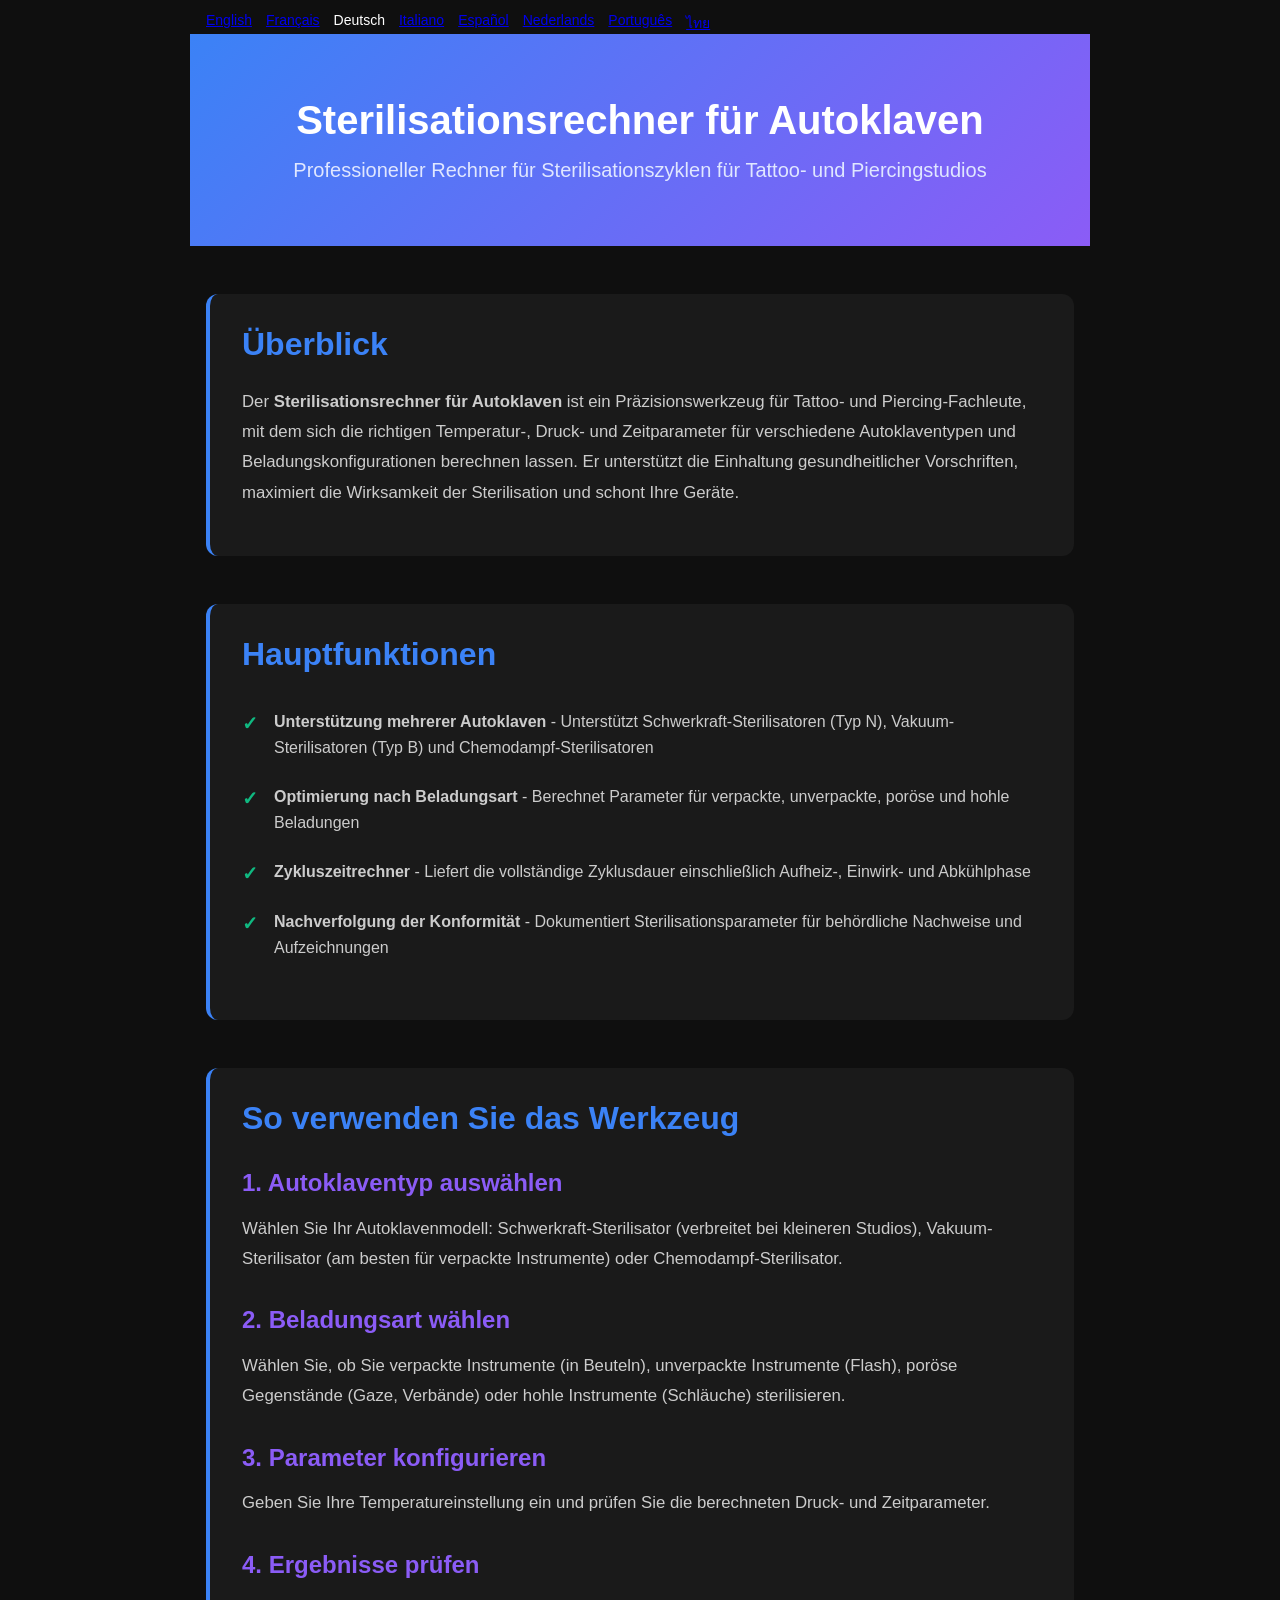
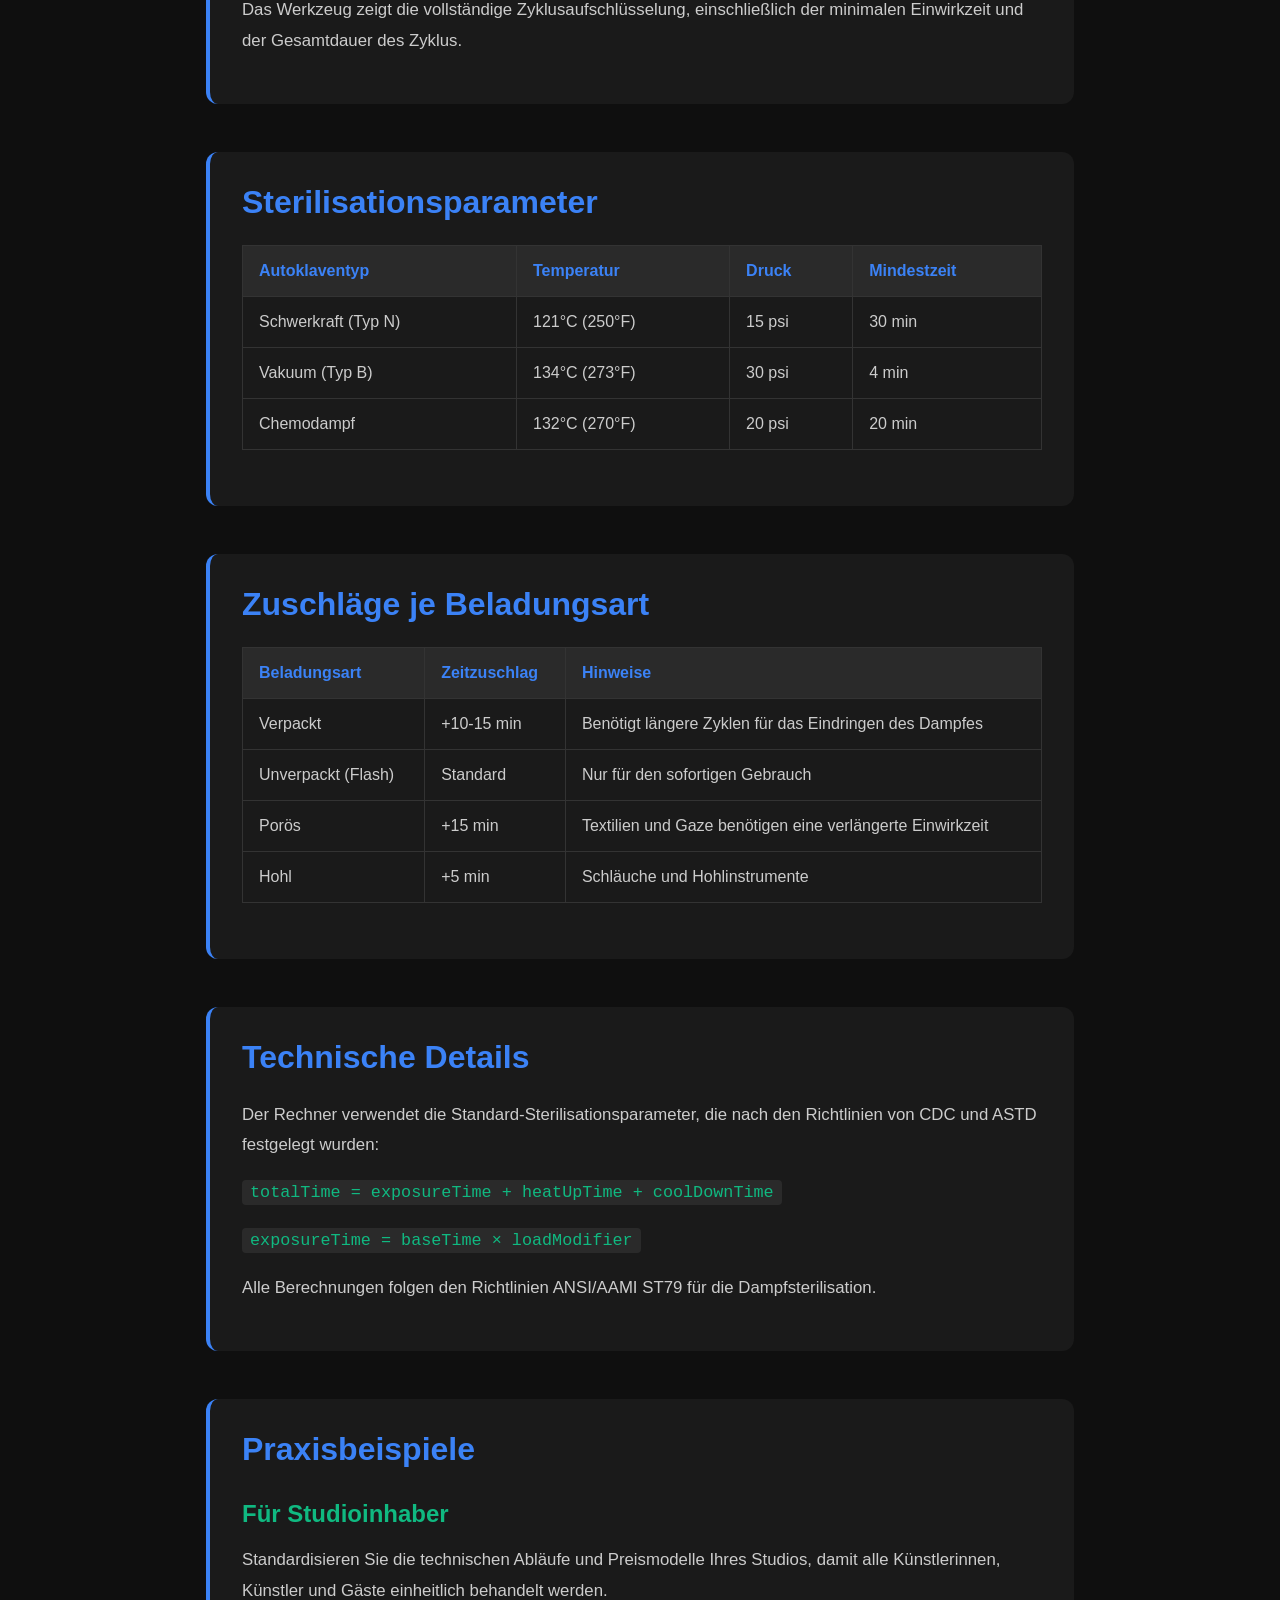
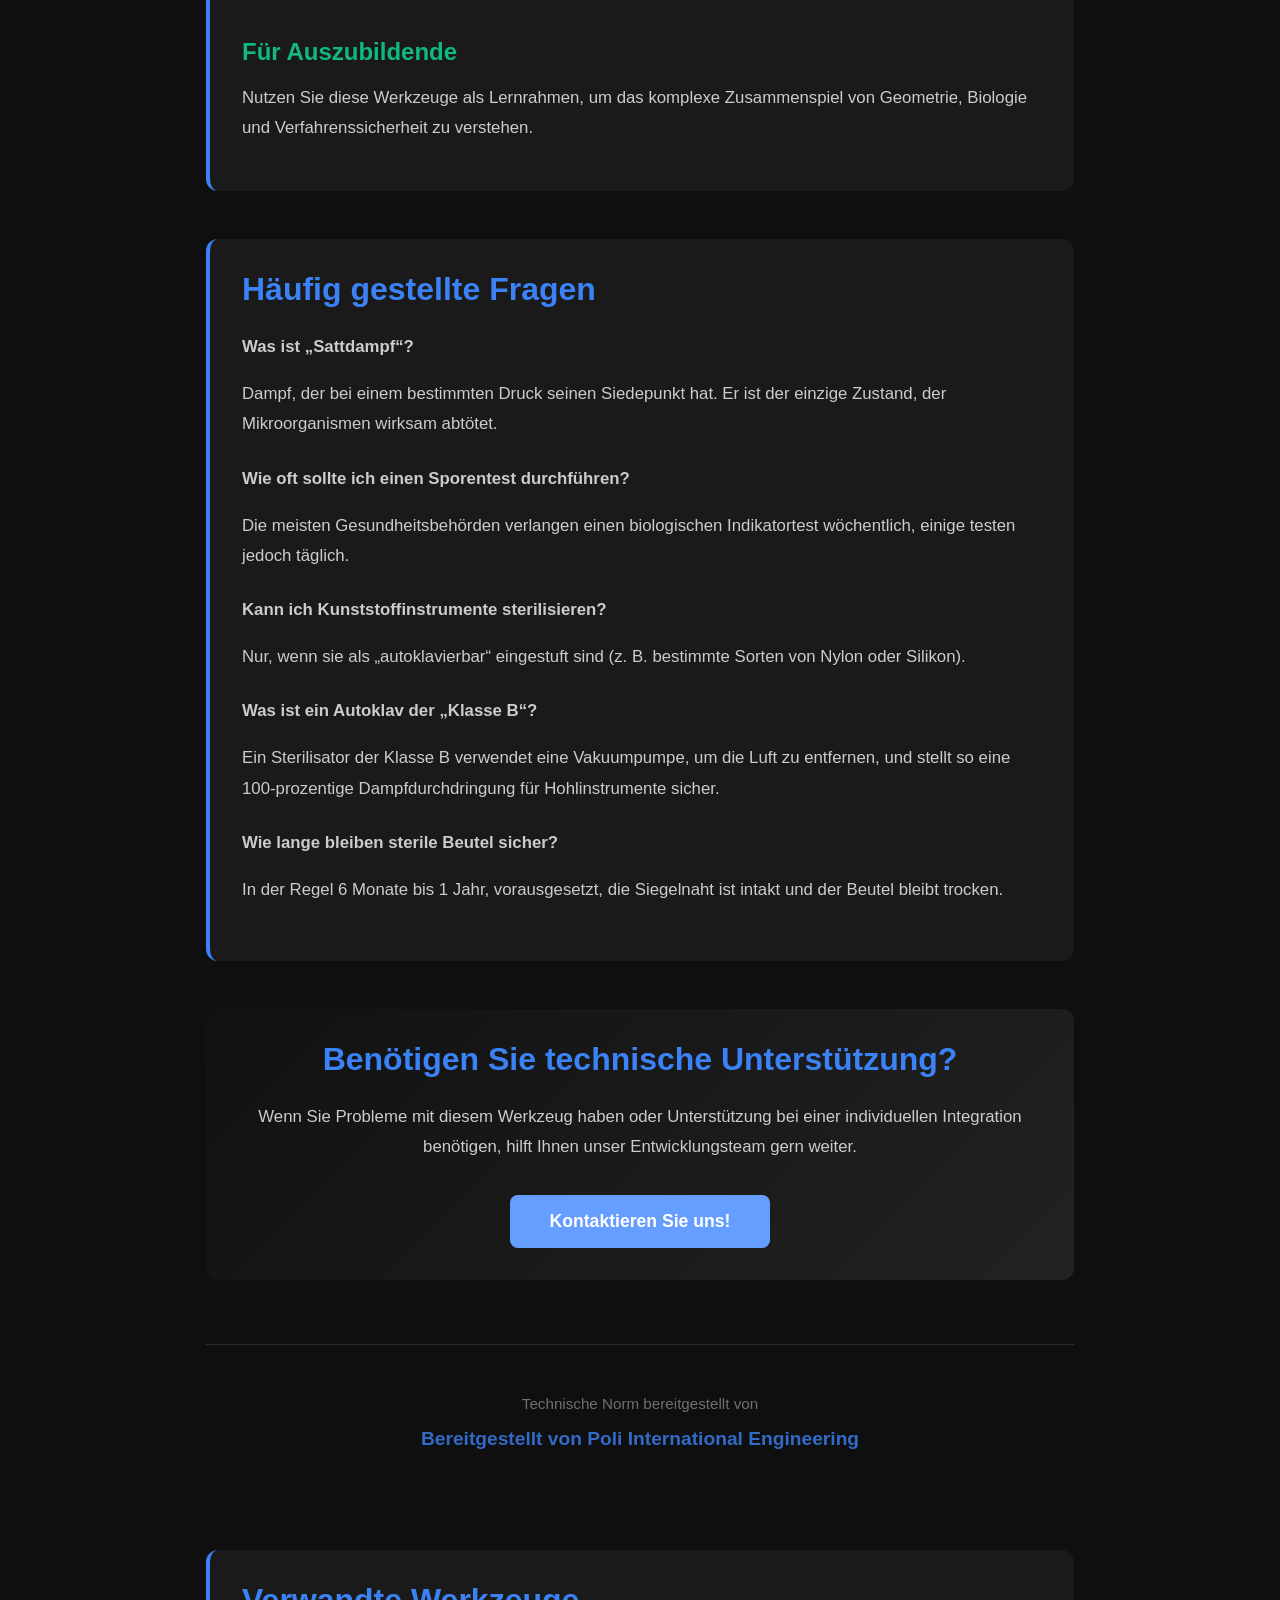
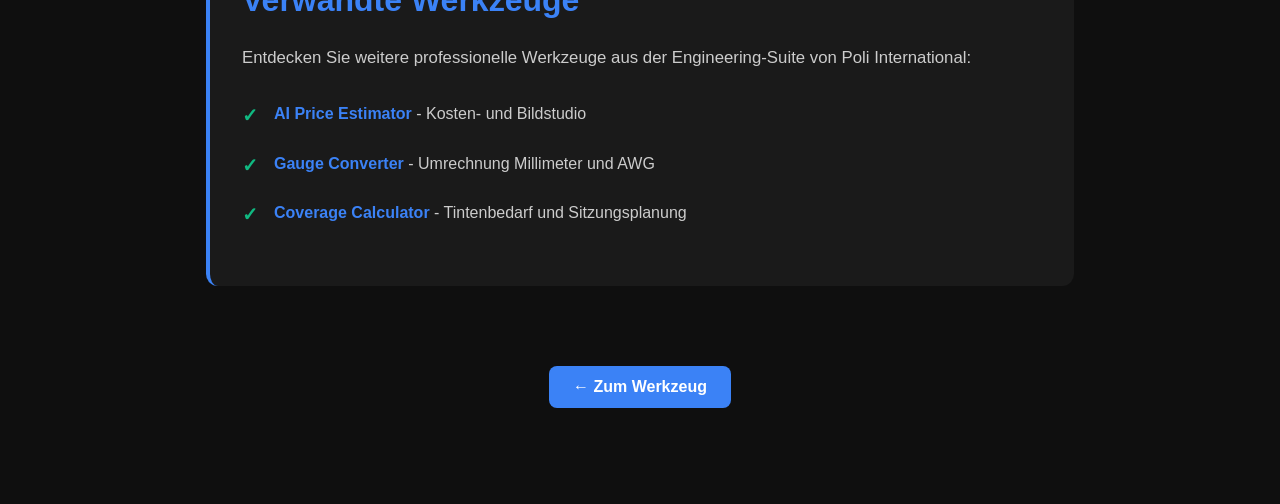
==== documentation-de.html @ 1cfd9930 "sync documentation-de.html from the live site The website copy of this tool moved on and the repo di" ====
<!DOCTYPE html>
<html lang="de">
<head><meta name="robots" content="noindex,nofollow">
    <meta charset="UTF-8">
    <meta name="viewport" content="width=device-width, initial-scale=1.0">
    <title>Dokumentation Sterilisationsrechner für Autoklaven | Poli International</title>
    <meta name="description" content="Vollständige Anleitung zur Verwendung des Sterilisationsrechners für Autoklaven">
    <link rel="canonical" href="https://poliinternational.com/autoclave-calculator-documentation/">
    <style>
        body {
            background: #0f0f0f !important;
            color: #fff !important;
            font-family: -apple-system, BlinkMacSystemFont, "Segoe UI", Roboto, sans-serif;
            margin: 0;
            padding: 0;
        }
        /* Hide h1 when in iframe to avoid duplicate headings */
        body.in-iframe .doc-hero h1 { display: none !important; }
        body.in-iframe .doc-hero { padding: 2rem 2rem !important; margin-bottom: 1rem !important; }
        * {
            box-sizing: border-box;
        }
        .entry-content {
            max-width: 900px !important;
            margin: 0 auto !important;
            padding: 2rem 1rem !important;
        }
        .doc-hero {
            background: linear-gradient(135deg, #3B82F6, #8B5CF6) !important;
            padding: 4rem 2rem !important;
            text-align: center !important;
            margin: -2rem -1rem 3rem !important;
            border-radius: 0 !important;
        }
        .doc-hero h1 {
            font-size: 2.5rem !important;
            color: #fff !important;
            margin: 0 0 1rem 0 !important;
            font-weight: 700 !important;
        }
        .doc-hero p {
            font-size: 1.25rem !important;
            color: #E0E7FF !important;
            margin: 0 !important;
        }
        .doc-section {
            margin: 3rem 0 !important;
            padding: 2rem !important;
            background: #1a1a1a !important;
            border-radius: 0.75rem !important;
            border-left: 4px solid #3B82F6 !important;
        }
        .doc-section h2 {
            color: #3B82F6 !important;
            font-size: 2rem !important;
            margin: 0 0 1.5rem 0 !important;
            font-weight: 600 !important;
        }
        .doc-section h3 {
            color: #8B5CF6 !important;
            font-size: 1.5rem !important;
            margin: 2rem 0 1rem 0 !important;
            font-weight: 600 !important;
        }
        .doc-section p {
            color: #ccc !important;
            line-height: 1.8 !important;
            margin-bottom: 1rem !important;
            font-size: 1.05rem !important;
        }
        .doc-section ul {
            margin: 1rem 0 !important;
            padding-left: 0 !important;
            list-style: none !important;
        }
        .doc-section ul li {
            padding: 0.75rem 0 0.75rem 2rem !important;
            position: relative !important;
            color: #ccc !important;
            line-height: 1.6 !important;
        }
        .doc-section ul li:before {
            content: "✓" !important;
            position: absolute !important;
            left: 0 !important;
            color: #10B981 !important;
            font-weight: bold !important;
            font-size: 1.2rem !important;
        }
        .doc-section a {
            color: #3B82F6 !important;
            text-decoration: none !important;
            font-weight: 600 !important;
            transition: color 0.2s !important;
        }
        .doc-section a:hover {
            color: #8B5CF6 !important;
            text-decoration: underline !important;
        }
        .highlight-box {
            background: linear-gradient(135deg, #1E3A8A, #4C1D95) !important;
            padding: 1.5rem !important;
            border-radius: 0.5rem !important;
            margin: 2rem 0 !important;
            border-left: 4px solid #10B981 !important;
        }
        .highlight-box p {
            color: #E0E7FF !important;
            margin-bottom: 0 !important;
        }
        .back-link {
            display: inline-block !important;
            padding: 0.75rem 1.5rem !important;
            background: #3B82F6 !important;
            color: #fff !important;
            text-decoration: none !important;
            border-radius: 0.5rem !important;
            font-weight: 600 !important;
            margin-top: 2rem !important;
        }
        .back-link:hover {
            background: #8B5CF6 !important;
        }
        table {
            width: 100%;
            border-collapse: collapse;
            margin: 1.5rem 0;
        }
        th, td {
            padding: 1rem;
            text-align: left;
            border: 1px solid #333;
        }
        th {
            background: #2a2a2a;
            color: #3B82F6;
        }
        td {
            color: #ccc;
        }
        code {
            background: #2a2a2a;
            padding: 0.2rem 0.5rem;
            border-radius: 4px;
            color: #10B981;
        }
    </style>
</head>
<body>
<nav class="doc-langs" aria-label="Sprache der Dokumentation" style="display:flex;flex-wrap:wrap;gap:6px 14px;max-width:900px;margin:12px auto 0;padding:0 16px;font-size:14px;"><a lang="en" href="documentation.html">English</a><a lang="fr" href="documentation-fr.html">Français</a><span lang="de">Deutsch</span><a lang="it" href="documentation-it.html">Italiano</a><a lang="es" href="documentation-es.html">Español</a><a lang="nl" href="documentation-nl.html">Nederlands</a><a lang="pt" href="documentation-pt.html">Português</a><a lang="th" href="documentation-th.html">ไทย</a></nav>
<script>
    // Detect if loaded in iframe and add class to hide h1
    if (window.self !== window.top) {
        document.body.classList.add('in-iframe');
    }
</script>
    <div class="entry-content">
        <div class="doc-hero">
            <h1>Sterilisationsrechner für Autoklaven</h1>
            <p>Professioneller Rechner für Sterilisationszyklen für Tattoo- und Piercingstudios</p>
        </div>

        <div class="doc-section">
            <h2>Überblick</h2>
            <p>Der <strong>Sterilisationsrechner für Autoklaven</strong> ist ein Präzisionswerkzeug für Tattoo- und Piercing-Fachleute, mit dem sich die richtigen Temperatur-, Druck- und Zeitparameter für verschiedene Autoklaventypen und Beladungskonfigurationen berechnen lassen. Er unterstützt die Einhaltung gesundheitlicher Vorschriften, maximiert die Wirksamkeit der Sterilisation und schont Ihre Geräte.</p>
        </div>

        <div class="doc-section">
            <h2>Hauptfunktionen</h2>
            <ul>
                <li><strong>Unterstützung mehrerer Autoklaven</strong> - Unterstützt Schwerkraft-Sterilisatoren (Typ N), Vakuum-Sterilisatoren (Typ B) und Chemodampf-Sterilisatoren</li>
                <li><strong>Optimierung nach Beladungsart</strong> - Berechnet Parameter für verpackte, unverpackte, poröse und hohle Beladungen</li>
                <li><strong>Zykluszeitrechner</strong> - Liefert die vollständige Zyklusdauer einschließlich Aufheiz-, Einwirk- und Abkühlphase</li>
                <li><strong>Nachverfolgung der Konformität</strong> - Dokumentiert Sterilisationsparameter für behördliche Nachweise und Aufzeichnungen</li>
            </ul>
        </div>

        <div class="doc-section">
            <h2>So verwenden Sie das Werkzeug</h2>
            <h3>1. Autoklaventyp auswählen</h3>
            <p>Wählen Sie Ihr Autoklavenmodell: Schwerkraft-Sterilisator (verbreitet bei kleineren Studios), Vakuum-Sterilisator (am besten für verpackte Instrumente) oder Chemodampf-Sterilisator.</p>

            <h3>2. Beladungsart wählen</h3>
            <p>Wählen Sie, ob Sie verpackte Instrumente (in Beuteln), unverpackte Instrumente (Flash), poröse Gegenstände (Gaze, Verbände) oder hohle Instrumente (Schläuche) sterilisieren.</p>

            <h3>3. Parameter konfigurieren</h3>
            <p>Geben Sie Ihre Temperatureinstellung ein und prüfen Sie die berechneten Druck- und Zeitparameter.</p>

            <h3>4. Ergebnisse prüfen</h3>
            <p>Das Werkzeug zeigt die vollständige Zyklusaufschlüsselung, einschließlich der minimalen Einwirkzeit und der Gesamtdauer des Zyklus.</p>
        </div>

        <div class="doc-section">
            <h2>Sterilisationsparameter</h2>
            <table>
                <tr>
                    <th>Autoklaventyp</th>
                    <th>Temperatur</th>
                    <th>Druck</th>
                    <th>Mindestzeit</th>
                </tr>
                <tr>
                    <td>Schwerkraft (Typ N)</td>
                    <td>121°C (250°F)</td>
                    <td>15 psi</td>
                    <td>30 min</td>
                </tr>
                <tr>
                    <td>Vakuum (Typ B)</td>
                    <td>134°C (273°F)</td>
                    <td>30 psi</td>
                    <td>4 min</td>
                </tr>
                <tr>
                    <td>Chemodampf</td>
                    <td>132°C (270°F)</td>
                    <td>20 psi</td>
                    <td>20 min</td>
                </tr>
            </table>
        </div>

        <div class="doc-section">
            <h2>Zuschläge je Beladungsart</h2>
            <table>
                <tr>
                    <th>Beladungsart</th>
                    <th>Zeitzuschlag</th>
                    <th>Hinweise</th>
                </tr>
                <tr>
                    <td>Verpackt</td>
                    <td>+10-15 min</td>
                    <td>Benötigt längere Zyklen für das Eindringen des Dampfes</td>
                </tr>
                <tr>
                    <td>Unverpackt (Flash)</td>
                    <td>Standard</td>
                    <td>Nur für den sofortigen Gebrauch</td>
                </tr>
                <tr>
                    <td>Porös</td>
                    <td>+15 min</td>
                    <td>Textilien und Gaze benötigen eine verlängerte Einwirkzeit</td>
                </tr>
                <tr>
                    <td>Hohl</td>
                    <td>+5 min</td>
                    <td>Schläuche und Hohlinstrumente</td>
                </tr>
            </table>
        </div>

        <div class="doc-section">
            <h2>Technische Details</h2>
            <p>Der Rechner verwendet die Standard-Sterilisationsparameter, die nach den Richtlinien von CDC und ASTD festgelegt wurden:</p>
            <p><code>totalTime = exposureTime + heatUpTime + coolDownTime</code></p>
            <p><code>exposureTime = baseTime × loadModifier</code></p>
            <p>Alle Berechnungen folgen den Richtlinien ANSI/AAMI ST79 für die Dampfsterilisation.</p>
        </div>

                <div class="doc-section">
            <h2>Praxisbeispiele</h2>
            <div class="use-case">
                <h3 style="color: #10B981 !important;">Für Studioinhaber</h3>
                <p>Standardisieren Sie die technischen Abläufe und Preismodelle Ihres Studios, damit alle Künstlerinnen, Künstler und Gäste einheitlich behandelt werden.</p>
            </div>
            <div class="use-case">
                <h3 style="color: #10B981 !important;">Für Auszubildende</h3>
                <p>Nutzen Sie diese Werkzeuge als Lernrahmen, um das komplexe Zusammenspiel von Geometrie, Biologie und Verfahrenssicherheit zu verstehen.</p>
            </div>
        </div><div class="doc-section">
            <h2>Häufig gestellte Fragen</h2>
            <div class="faq-item" style="margin-bottom: 1.5rem;">
                <p><strong>Was ist „Sattdampf“?</strong></p>
                <p>Dampf, der bei einem bestimmten Druck seinen Siedepunkt hat. Er ist der einzige Zustand, der Mikroorganismen wirksam abtötet.</p>
            </div>
            <div class="faq-item" style="margin-bottom: 1.5rem;">
                <p><strong>Wie oft sollte ich einen Sporentest durchführen?</strong></p>
                <p>Die meisten Gesundheitsbehörden verlangen einen biologischen Indikatortest wöchentlich, einige testen jedoch täglich.</p>
            </div>
            <div class="faq-item" style="margin-bottom: 1.5rem;">
                <p><strong>Kann ich Kunststoffinstrumente sterilisieren?</strong></p>
                <p>Nur, wenn sie als „autoklavierbar“ eingestuft sind (z. B. bestimmte Sorten von Nylon oder Silikon).</p>
            </div>
            <div class="faq-item" style="margin-bottom: 1.5rem;">
                <p><strong>Was ist ein Autoklav der „Klasse B“?</strong></p>
                <p>Ein Sterilisator der Klasse B verwendet eine Vakuumpumpe, um die Luft zu entfernen, und stellt so eine 100-prozentige Dampfdurchdringung für Hohlinstrumente sicher.</p>
            </div>
            <div class="faq-item" style="margin-bottom: 1.5rem;">
                <p><strong>Wie lange bleiben sterile Beutel sicher?</strong></p>
                <p>In der Regel 6 Monate bis 1 Jahr, vorausgesetzt, die Siegelnaht ist intakt und der Beutel bleibt trocken.</p>
            </div>
        </div>        <div class="doc-section" style="text-align: center; border-left: none !important; background: linear-gradient(135deg, #111, #222) !important;">
            <h2>Benötigen Sie technische Unterstützung?</h2>
            <p>Wenn Sie Probleme mit diesem Werkzeug haben oder Unterstützung bei einer individuellen Integration benötigen, hilft Ihnen unser Entwicklungsteam gern weiter.</p>
            <div style="display: flex; justify-content: center; gap: 1.5rem; margin-top: 2rem; flex-wrap: wrap; align-items: center;">
                <a href="https://poliinternational.com/contact-us/" class="btn-primary" style="padding: 1rem 2.5rem; text-decoration: none; border-radius: 0.5rem; background: #669eff; color: #FFFFFF !important; font-weight: 800; font-size: 1.1rem; border: none;">Kontaktieren Sie uns!</a>

            </div>
        </div>        <div style="text-align: center; margin-top: 4rem; padding: 2rem; border-top: 1px solid #333; opacity: 0.8;">
            <p style="font-size: 0.95rem; color: #888; line-height: 1.6;">
                Technische Norm bereitgestellt von <br/>
                <a href="https://poliinternational.com/autoclave-calculator/" style="color: #3B82F6; text-decoration: none; font-weight: 800; font-size: 1.2rem; display: block; margin-top: 0.5rem;">Bereitgestellt von Poli International Engineering</a>
            </p>
        </div>        <div class="doc-section">
            <h2>Verwandte Werkzeuge</h2>
            <p>Entdecken Sie weitere professionelle Werkzeuge aus der Engineering-Suite von Poli International:</p>
            <ul>
                <li><a href="/tattoo-price-estimator/">AI Price Estimator</a> - Kosten- und Bildstudio</li>
                <li><a href="/gauge-converter/">Gauge Converter</a> - Umrechnung Millimeter und AWG</li>
                <li><a href="/coverage-calculator/">Coverage Calculator</a> - Tintenbedarf und Sitzungsplanung</li>
            </ul>
        </div><div style="text-align: center; margin-bottom: 4rem;"><a href="https://poliinternational.com/autoclave-calculator/" class="back-link" style="display: inline-block !important;">← Zum Werkzeug</a></div>
    </div>
</body>
</html>
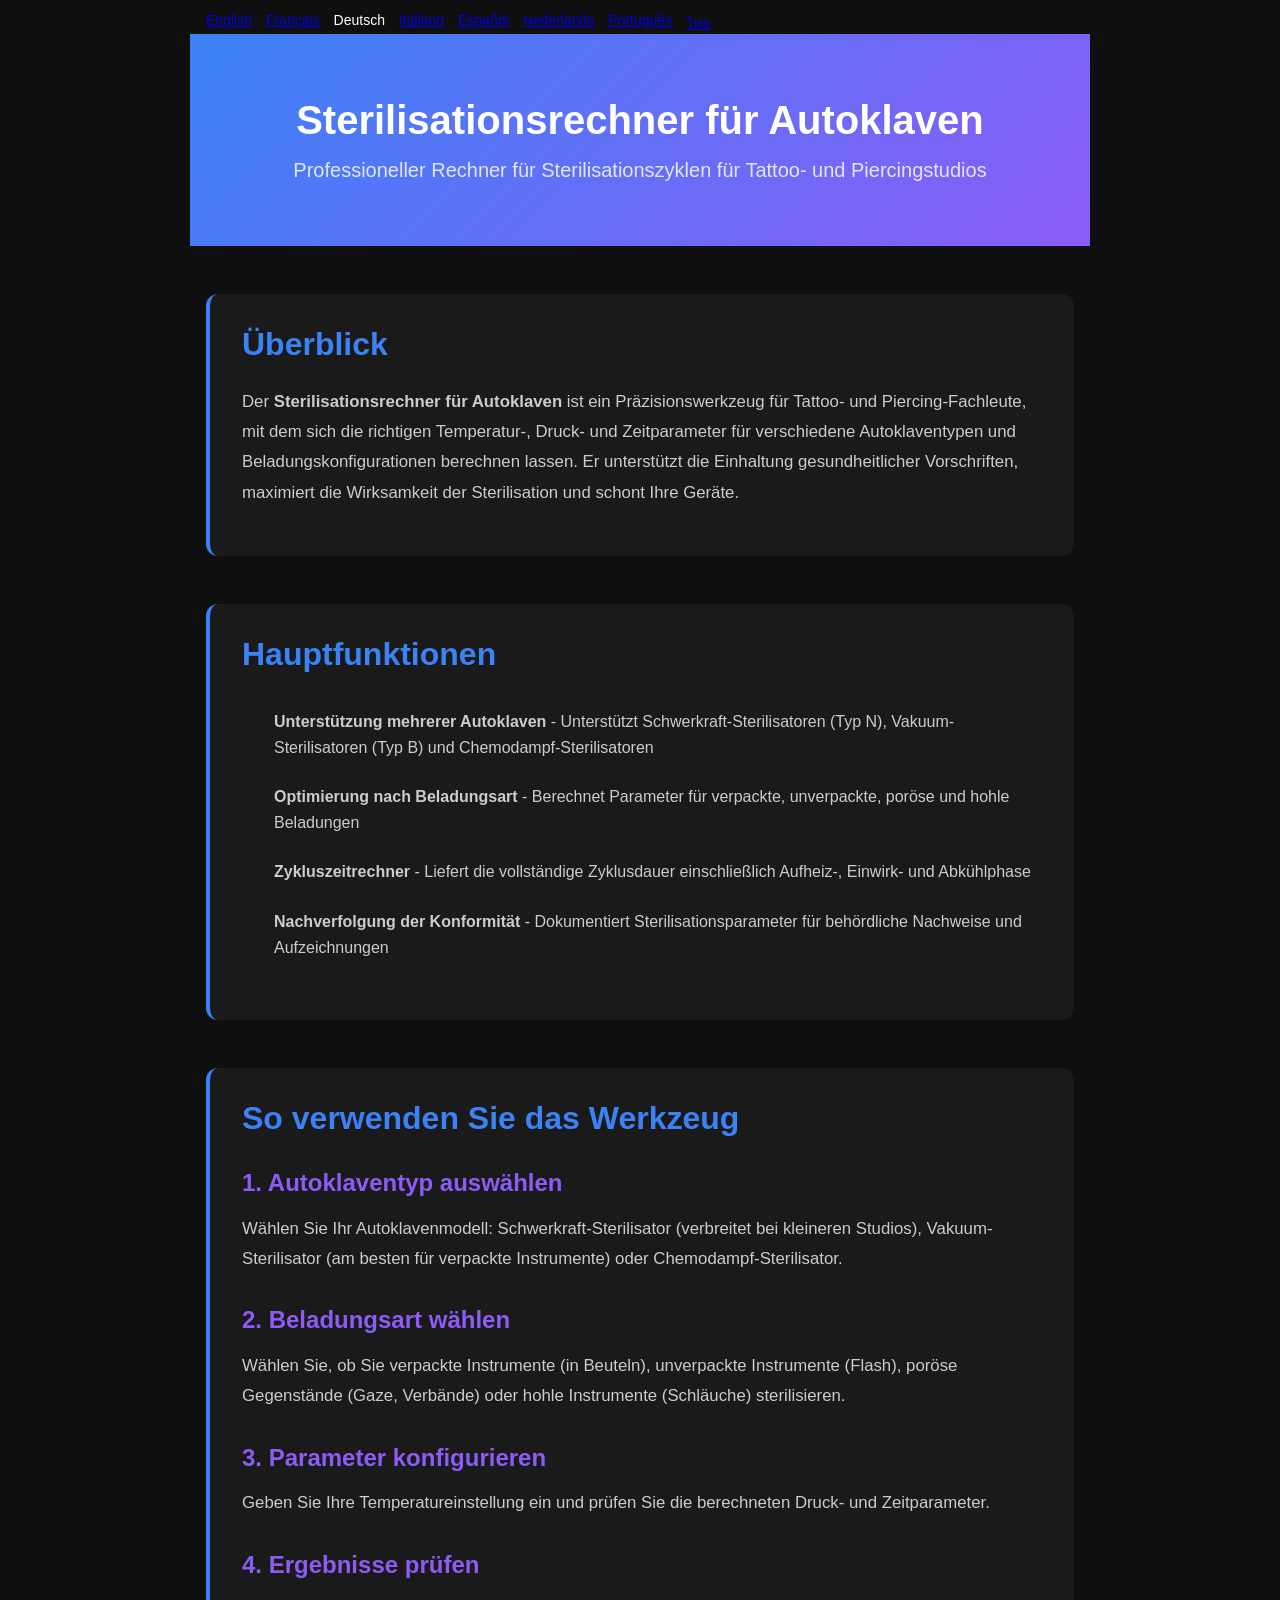
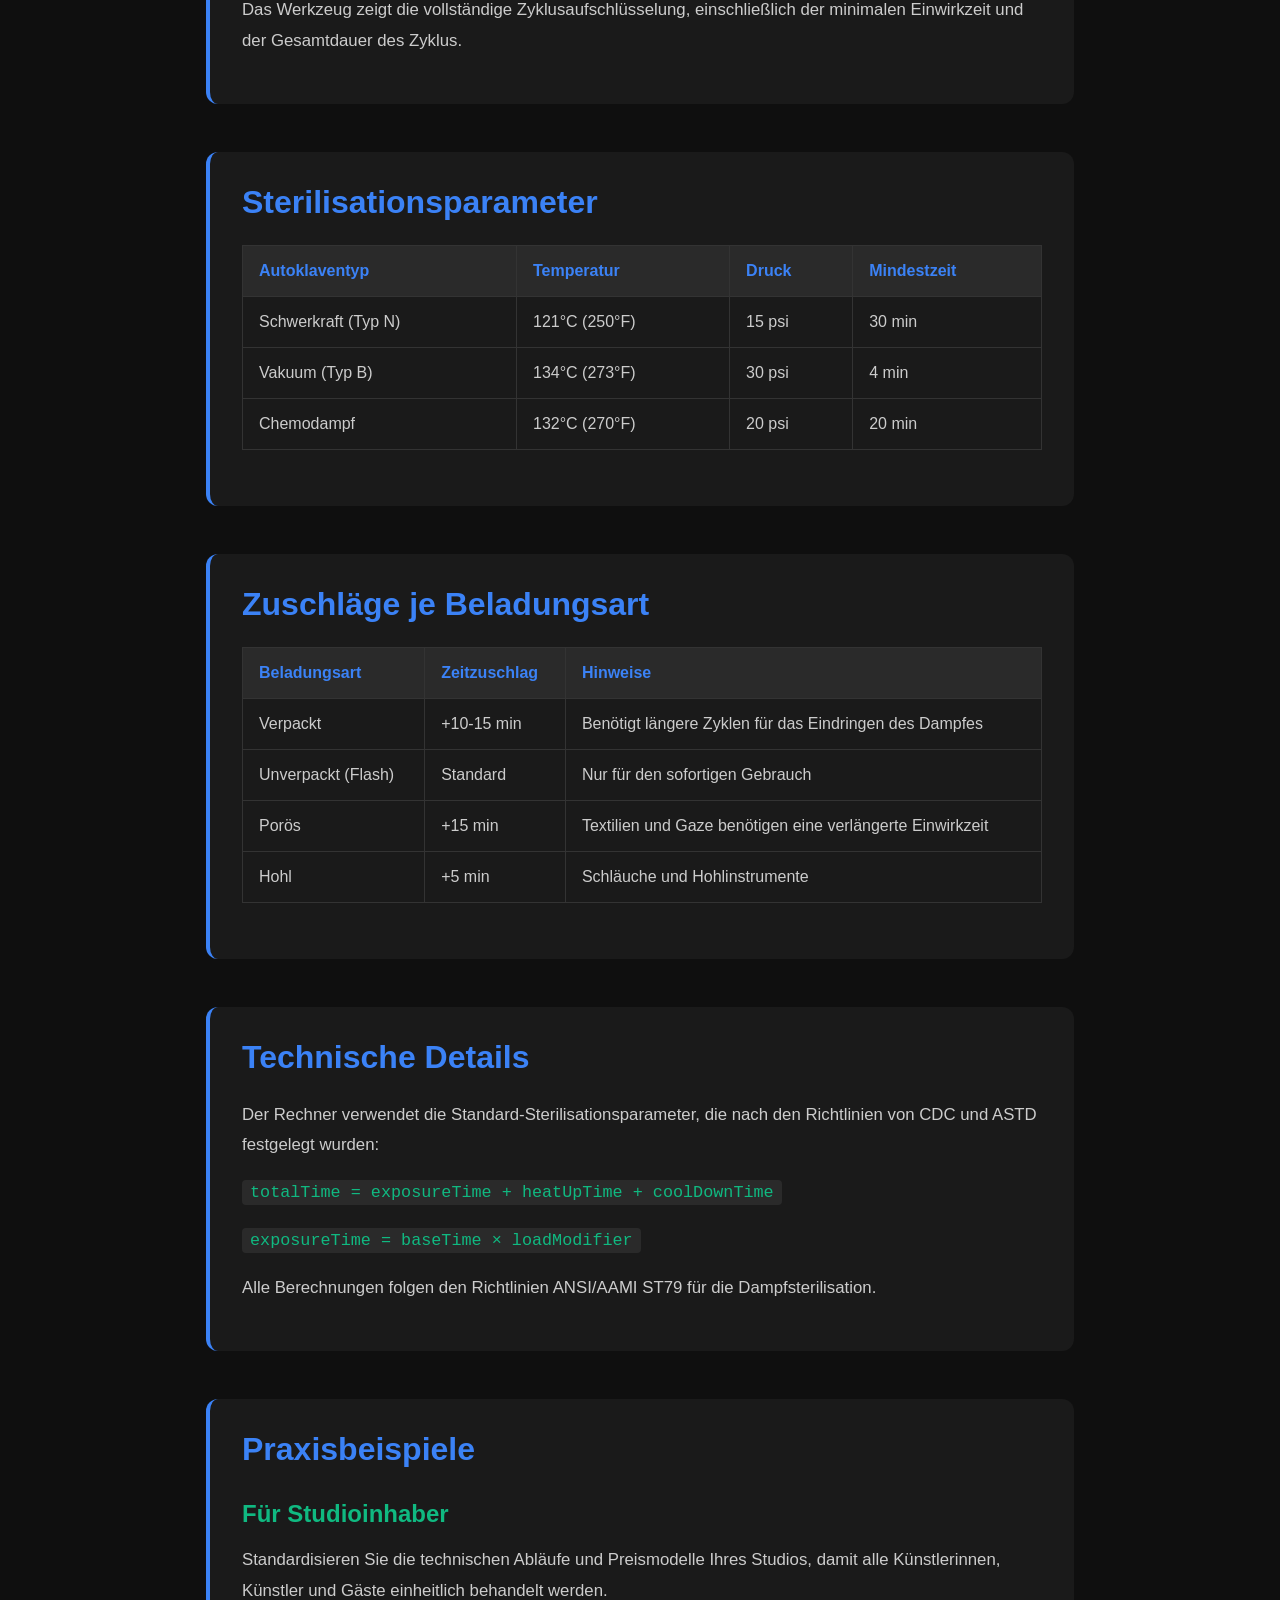
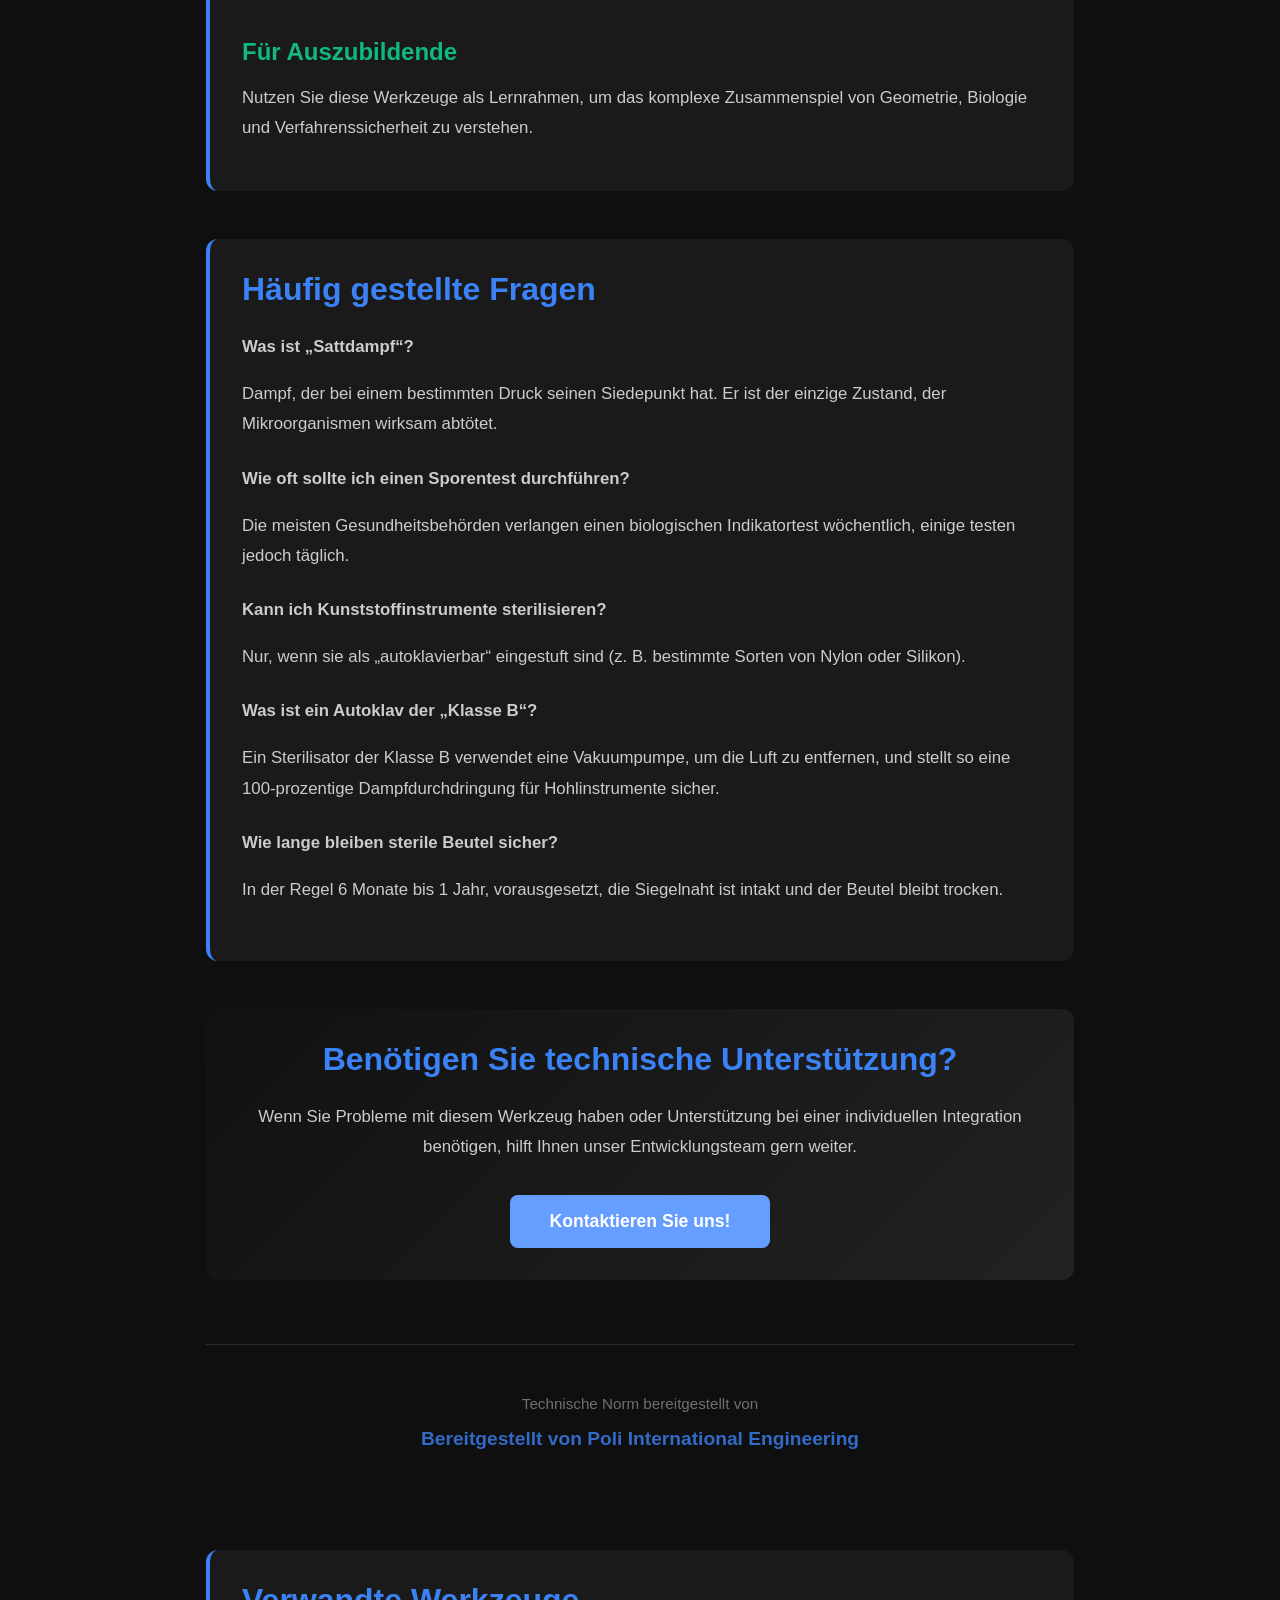
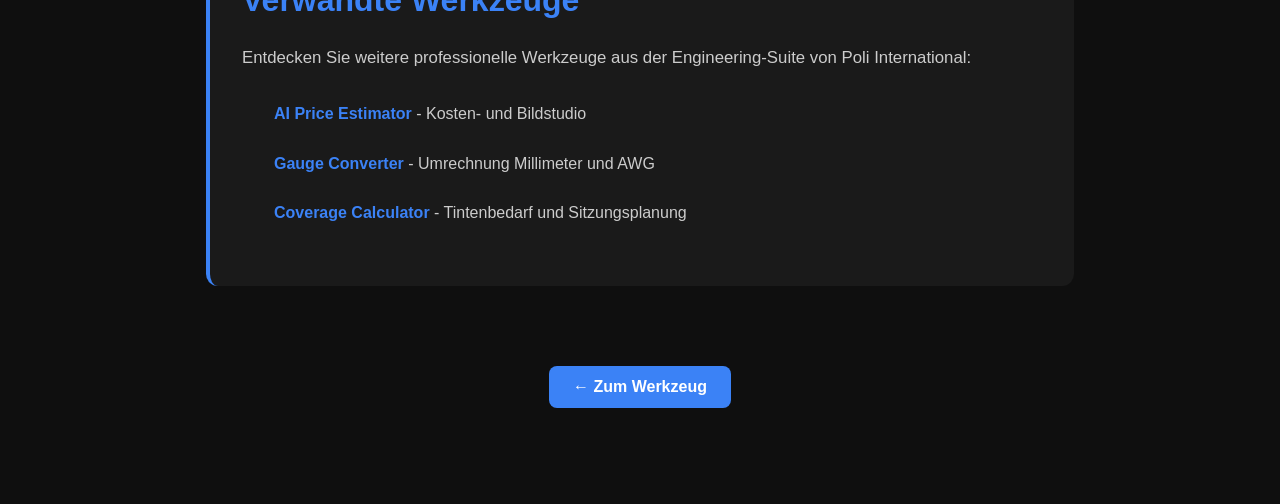
==== commit dde0ff35: "sync documentation-de.html from the live site The website copy of this tool moved on and the repo di" ====
--- a/documentation-de.html
+++ b/documentation-de.html
@@ -80,7 +80,7 @@
             line-height: 1.6 !important;
         }
         .doc-section ul li:before {
-            content: "✓" !important;
+            content: "" !important;
             position: absolute !important;
             left: 0 !important;
             color: #10B981 !important;
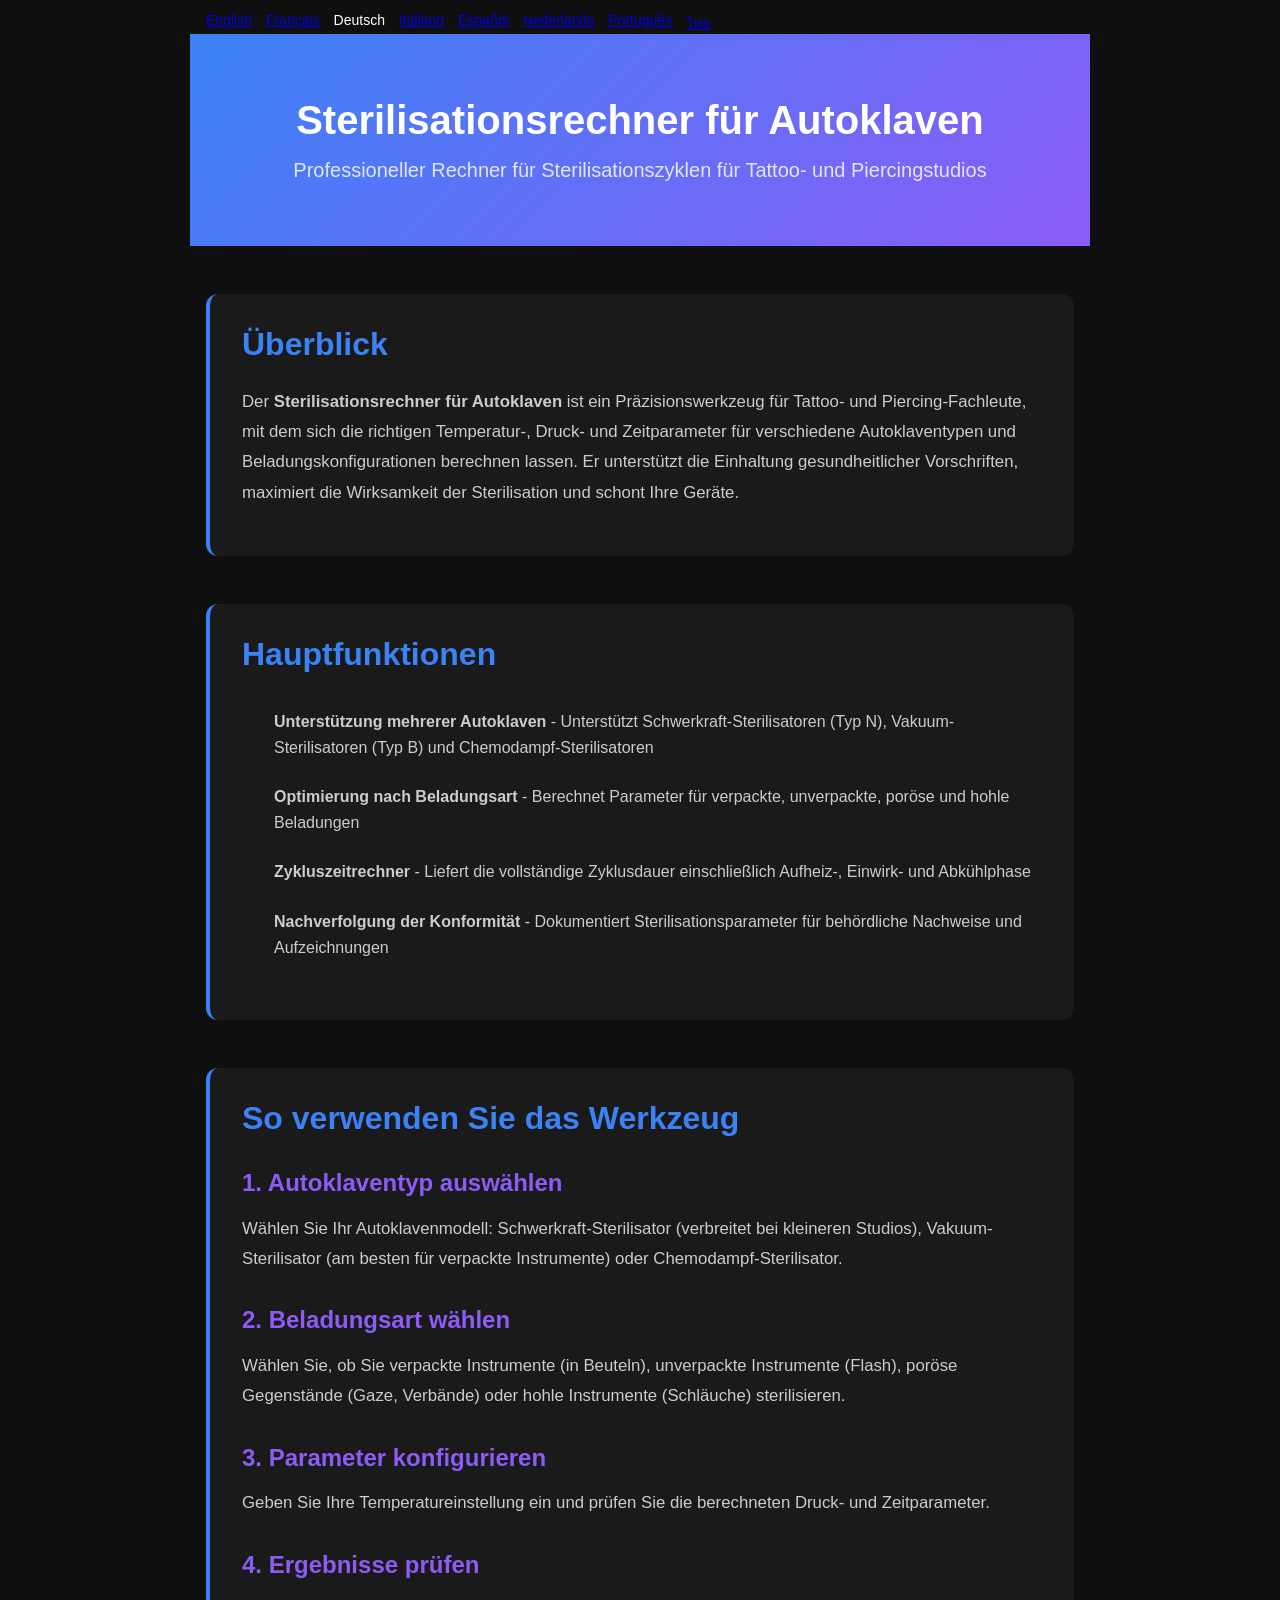
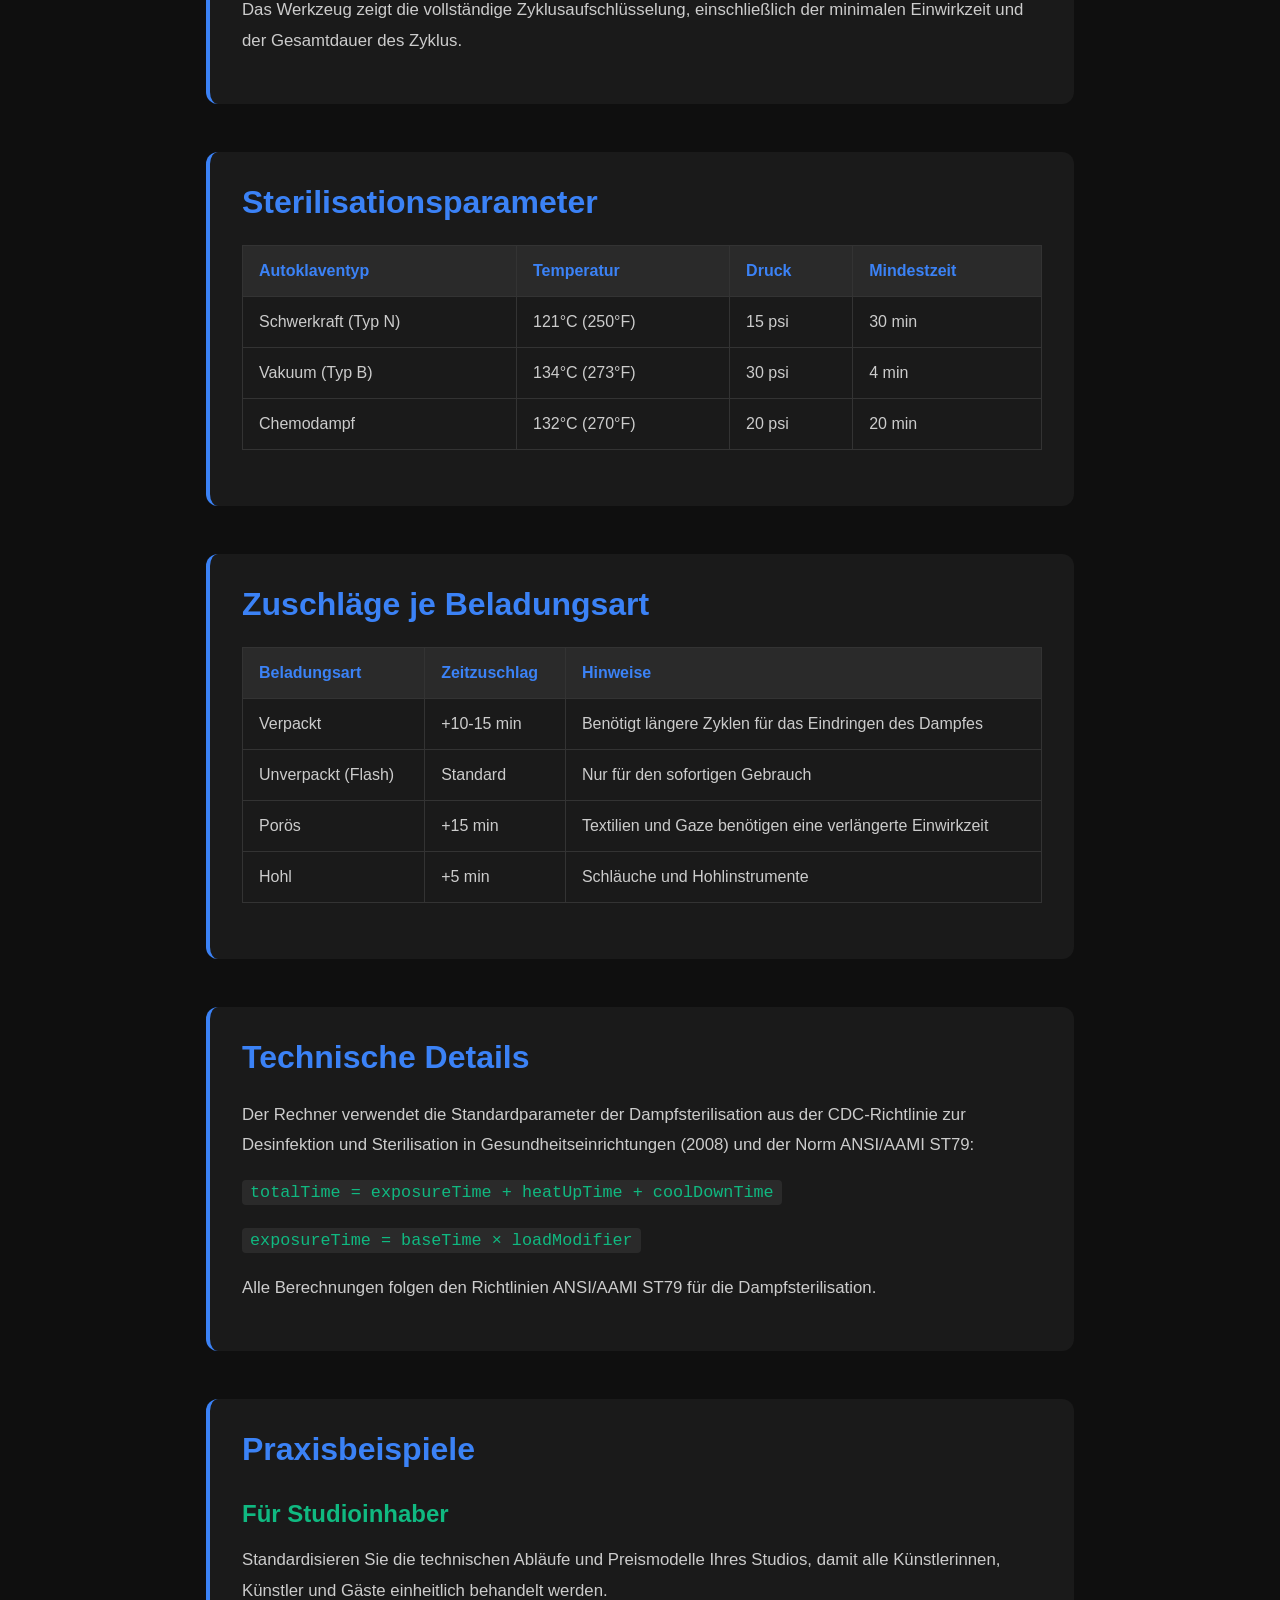
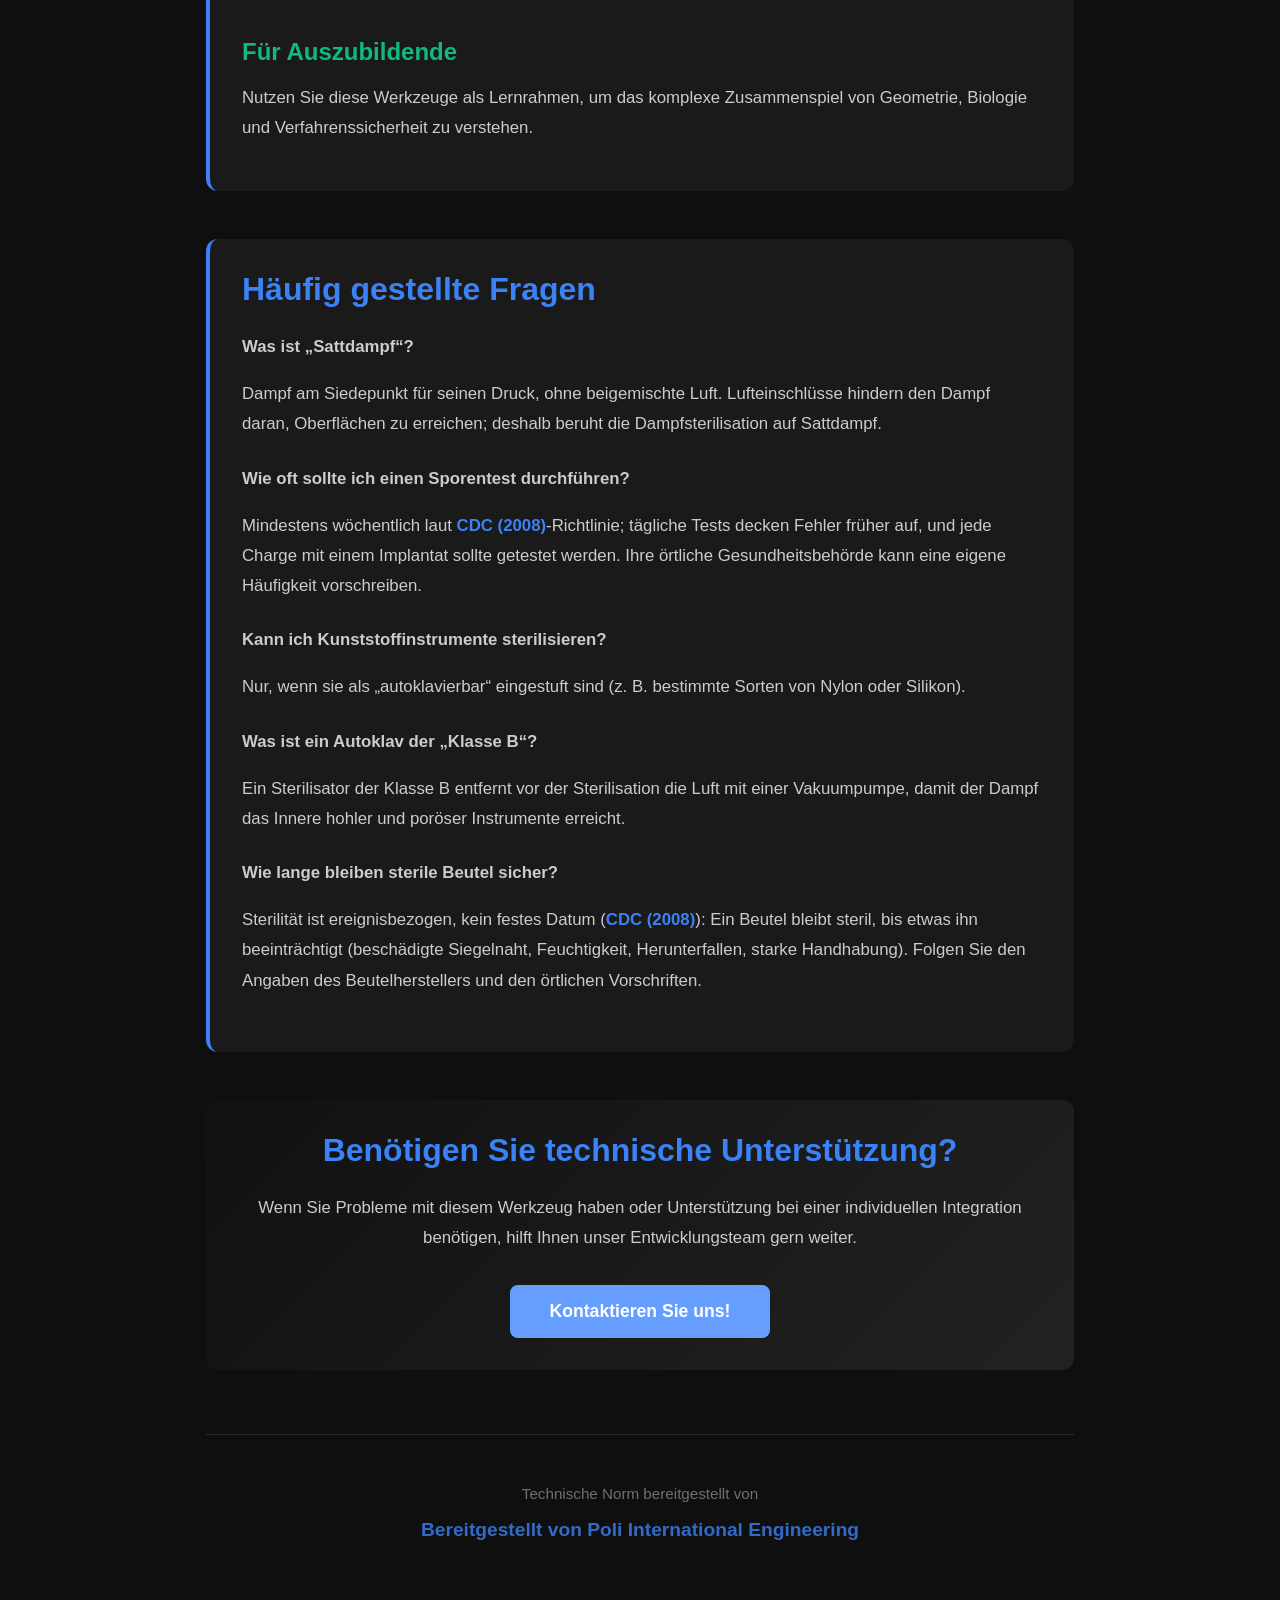
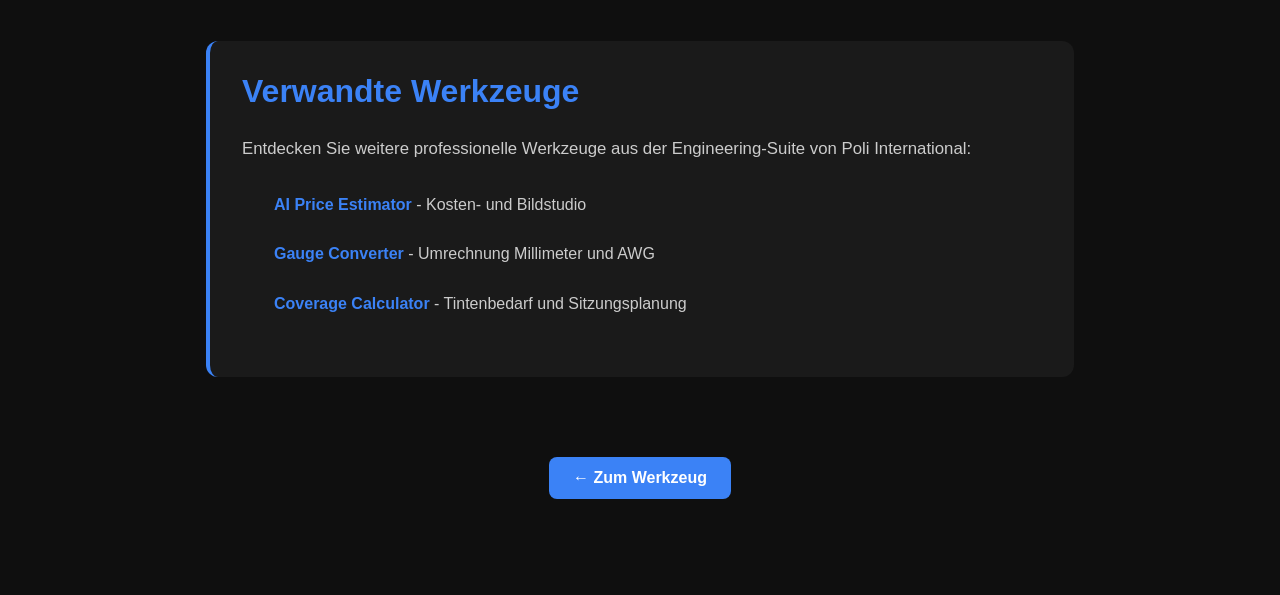
==== commit a81846e7: "sync documentation-de.html from the live site The website copy of this tool moved on and the repo di" ====
--- a/documentation-de.html
+++ b/documentation-de.html
@@ -253,7 +253,7 @@
 
         <div class="doc-section">
             <h2>Technische Details</h2>
-            <p>Der Rechner verwendet die Standard-Sterilisationsparameter, die nach den Richtlinien von CDC und ASTD festgelegt wurden:</p>
+            <p>Der Rechner verwendet die Standardparameter der Dampfsterilisation aus der CDC-Richtlinie zur Desinfektion und Sterilisation in Gesundheitseinrichtungen (2008) und der Norm ANSI/AAMI ST79:</p>
             <p><code>totalTime = exposureTime + heatUpTime + coolDownTime</code></p>
             <p><code>exposureTime = baseTime × loadModifier</code></p>
             <p>Alle Berechnungen folgen den Richtlinien ANSI/AAMI ST79 für die Dampfsterilisation.</p>
@@ -273,11 +273,11 @@
             <h2>Häufig gestellte Fragen</h2>
             <div class="faq-item" style="margin-bottom: 1.5rem;">
                 <p><strong>Was ist „Sattdampf“?</strong></p>
-                <p>Dampf, der bei einem bestimmten Druck seinen Siedepunkt hat. Er ist der einzige Zustand, der Mikroorganismen wirksam abtötet.</p>
+                <p>Dampf am Siedepunkt für seinen Druck, ohne beigemischte Luft. Lufteinschlüsse hindern den Dampf daran, Oberflächen zu erreichen; deshalb beruht die Dampfsterilisation auf Sattdampf.</p>
             </div>
             <div class="faq-item" style="margin-bottom: 1.5rem;">
                 <p><strong>Wie oft sollte ich einen Sporentest durchführen?</strong></p>
-                <p>Die meisten Gesundheitsbehörden verlangen einen biologischen Indikatortest wöchentlich, einige testen jedoch täglich.</p>
+                <p>Mindestens wöchentlich laut <a href="https://www.cdc.gov/infection-control/hcp/disinfection-sterilization/sterilizing-practices.html" target="_blank" rel="noopener">CDC (2008)</a>-Richtlinie; tägliche Tests decken Fehler früher auf, und jede Charge mit einem Implantat sollte getestet werden. Ihre örtliche Gesundheitsbehörde kann eine eigene Häufigkeit vorschreiben.</p>
             </div>
             <div class="faq-item" style="margin-bottom: 1.5rem;">
                 <p><strong>Kann ich Kunststoffinstrumente sterilisieren?</strong></p>
@@ -285,11 +285,11 @@
             </div>
             <div class="faq-item" style="margin-bottom: 1.5rem;">
                 <p><strong>Was ist ein Autoklav der „Klasse B“?</strong></p>
-                <p>Ein Sterilisator der Klasse B verwendet eine Vakuumpumpe, um die Luft zu entfernen, und stellt so eine 100-prozentige Dampfdurchdringung für Hohlinstrumente sicher.</p>
+                <p>Ein Sterilisator der Klasse B entfernt vor der Sterilisation die Luft mit einer Vakuumpumpe, damit der Dampf das Innere hohler und poröser Instrumente erreicht.</p>
             </div>
             <div class="faq-item" style="margin-bottom: 1.5rem;">
                 <p><strong>Wie lange bleiben sterile Beutel sicher?</strong></p>
-                <p>In der Regel 6 Monate bis 1 Jahr, vorausgesetzt, die Siegelnaht ist intakt und der Beutel bleibt trocken.</p>
+                <p>Sterilität ist ereignisbezogen, kein festes Datum (<a href="https://www.cdc.gov/infection-control/hcp/disinfection-sterilization/sterilizing-practices.html" target="_blank" rel="noopener">CDC (2008)</a>): Ein Beutel bleibt steril, bis etwas ihn beeinträchtigt (beschädigte Siegelnaht, Feuchtigkeit, Herunterfallen, starke Handhabung). Folgen Sie den Angaben des Beutelherstellers und den örtlichen Vorschriften.</p>
             </div>
         </div>        <div class="doc-section" style="text-align: center; border-left: none !important; background: linear-gradient(135deg, #111, #222) !important;">
             <h2>Benötigen Sie technische Unterstützung?</h2>
